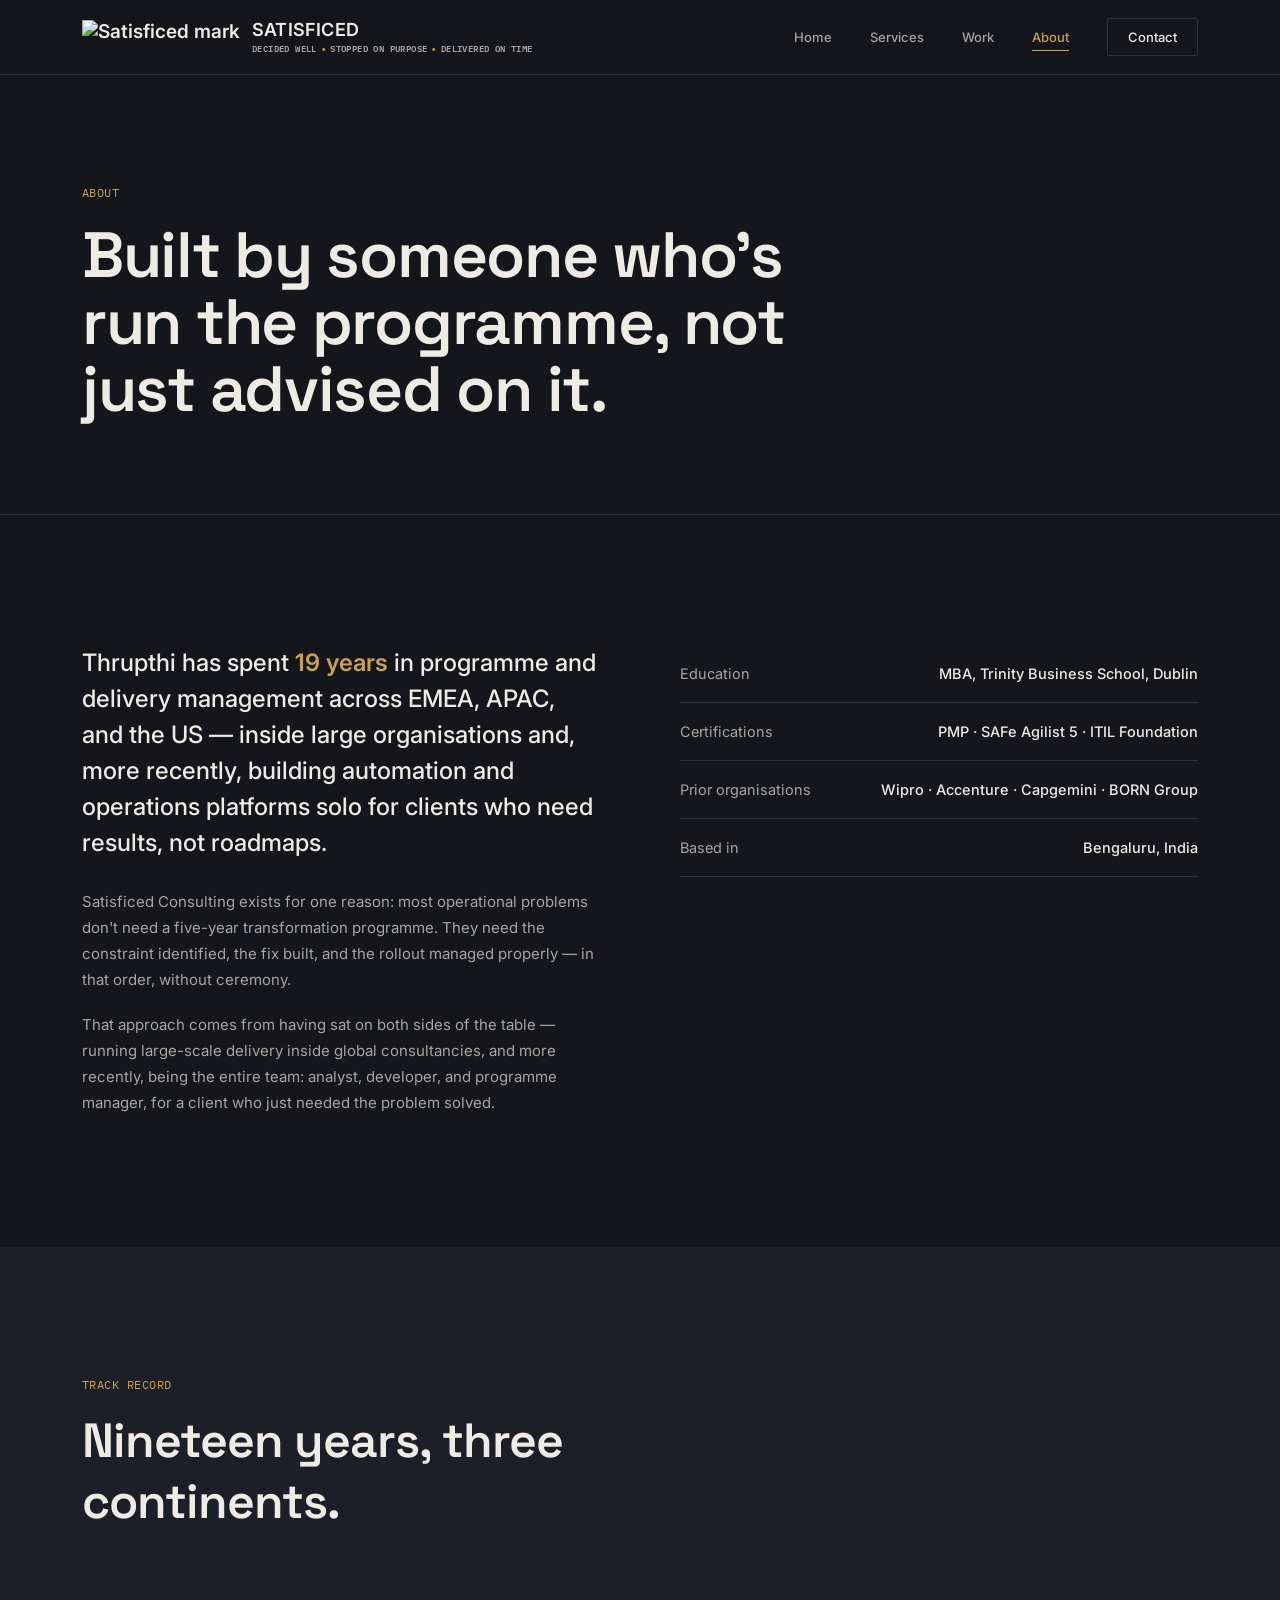
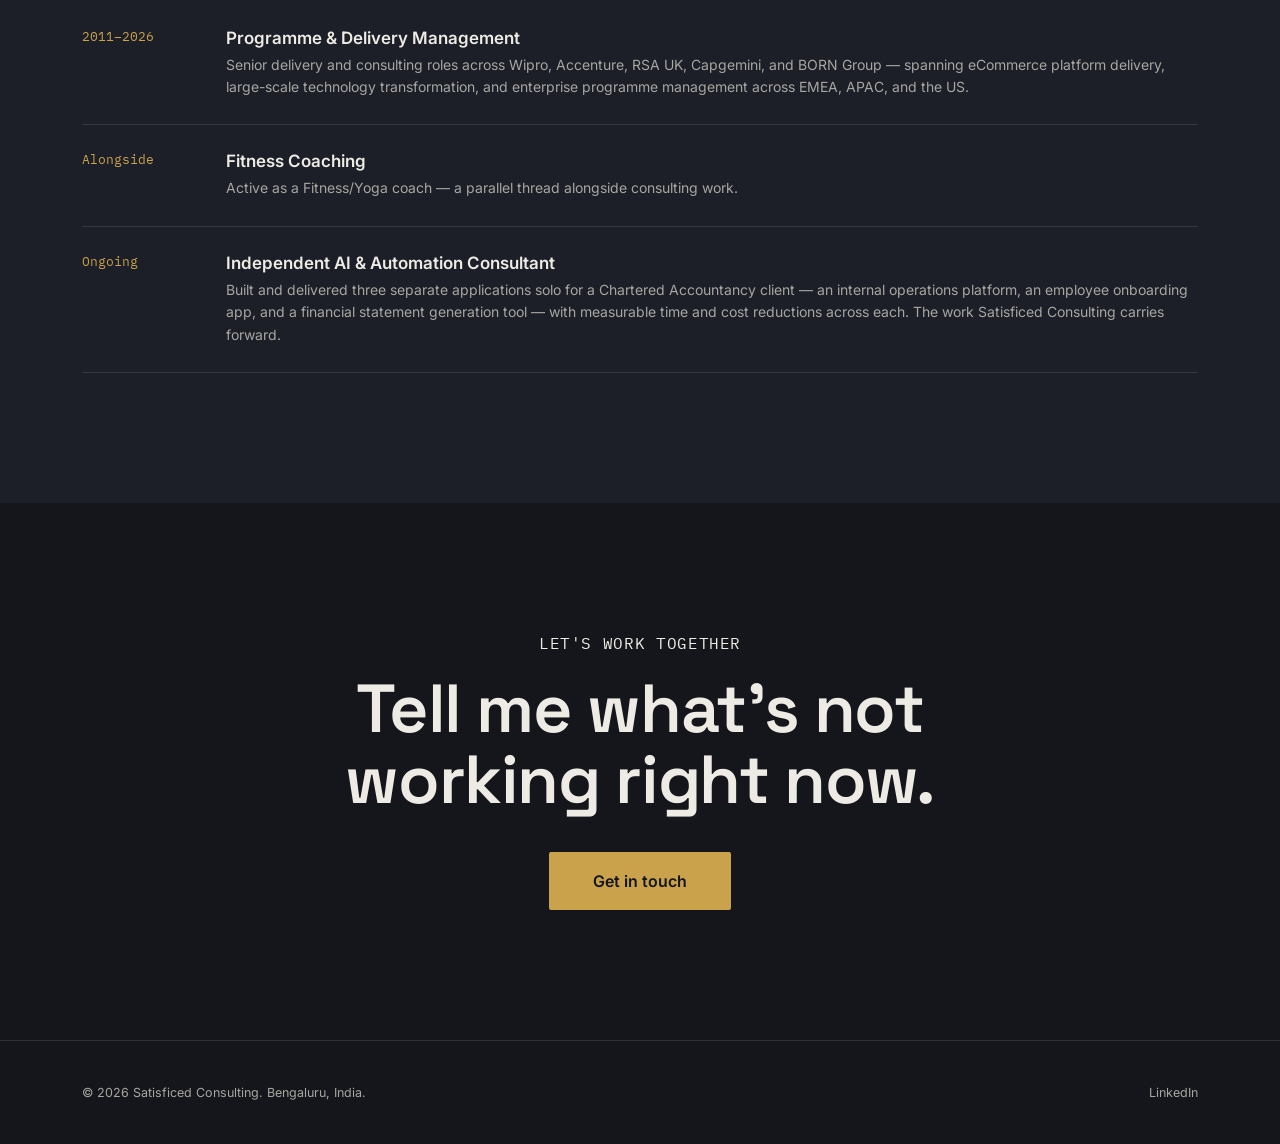
==== about.html @ 420cfb78 "Add files via upload First version of Satisficed consulting website" ====
<!DOCTYPE html>
<html lang="en">
<head>
<meta charset="UTF-8">
<meta name="viewport" content="width=device-width, initial-scale=1.0">
<title>About — Satisficed Consulting</title>
<link rel="preconnect" href="https://fonts.googleapis.com">
<link rel="preconnect" href="https://fonts.gstatic.com" crossorigin>
<link href="https://fonts.googleapis.com/css2?family=Space+Grotesk:wght@400;500;600;700&family=Inter:wght@400;500;600&family=IBM+Plex+Mono:wght@400;500&display=swap" rel="stylesheet">
<link rel="stylesheet" href="style.css">
<link rel="icon" type="image/png" href="assets/favicon.png">
</head>
<body>

<nav class="solid">
  <div class="wrap">
    <div class="logo"><img src="assets/logo-mark.png" alt="Satisficed mark">
      <div class="logo-text">
        <span class="logo-word">SATISFICED</span>
        <span class="logo-tagline">DECIDED WELL<span class="sep">&#8226;</span>STOPPED ON PURPOSE<span class="sep">&#8226;</span>DELIVERED ON TIME</span>
      </div>
    </div>
    <div class="navlinks">
      <a href="index.html">Home</a>
      <a href="services.html">Services</a>
      <a href="work.html">Work</a>
      <a href="about.html" class="active">About</a>
      <a href="contact.html" class="nav-cta">Contact</a>
    </div>
  </div>
</nav>

<header class="page-header">
  <div class="wrap">
    <div class="eyebrow mono">About</div>
    <h1>Built by someone who's run the programme, not just advised on it.</h1>
  </div>
</header>

<section class="section">
  <div class="wrap">
    <div class="about-grid fade-in">
      <div>
        <p class="about-lead">Thrupthi has spent <b>19 years</b> in programme and delivery management across EMEA, APAC, and the US — inside large organisations and, more recently, building automation and operations platforms solo for clients who need results, not roadmaps.</p>
        <p style="margin-top:28px; color:var(--paper-dim); font-size:15px; line-height:1.75;">Satisficed Consulting exists for one reason: most operational problems don't need a five-year transformation programme. They need the constraint identified, the fix built, and the rollout managed properly — in that order, without ceremony.</p>
        <p style="margin-top:18px; color:var(--paper-dim); font-size:15px; line-height:1.75;">That approach comes from having sat on both sides of the table — running large-scale delivery inside global consultancies, and more recently, being the entire team: analyst, developer, and programme manager, for a client who just needed the problem solved.</p>
      </div>
      <div>
        <div class="creds-row"><span>Education</span><span>MBA, Trinity Business School, Dublin</span></div>
        <div class="creds-row"><span>Certifications</span><span>PMP · SAFe Agilist 5 · ITIL Foundation</span></div>
        <div class="creds-row"><span>Prior organisations</span><span>Wipro · Accenture · Capgemini · BORN Group</span></div>
        <div class="creds-row"><span>Based in</span><span>Bengaluru, India</span></div>
      </div>
    </div>
  </div>
</section>

<section class="section section-alt">
  <div class="wrap">
    <div class="section-head fade-in">
      <div>
        <div class="tag mono">Track record</div>
        <h2>Nineteen years, three continents.</h2>
      </div>
    </div>
    <div class="timeline fade-in">
      <div class="tl-row">
        <div class="yr">2011–2026</div>
        <div>
          <h4>Programme & Delivery Management</h4>
          <p>Senior delivery and consulting roles across Wipro, Accenture, RSA UK, Capgemini, and BORN Group — spanning eCommerce platform delivery, large-scale technology transformation, and enterprise programme management across EMEA, APAC, and the US.</p>
        </div>
      </div>
      <div class="tl-row">
        <div class="yr">Alongside</div>
        <div>
          <h4>Fitness Coaching</h4>
          <p>Active as a Fitness/Yoga coach — a parallel thread alongside consulting work.</p>
        </div>
      </div>
      <div class="tl-row">
        <div class="yr">Ongoing</div>
        <div>
          <h4>Independent AI & Automation Consultant</h4>
          <p>Built and delivered three separate applications solo for a Chartered Accountancy client — an internal operations platform, an employee onboarding app, and a financial statement generation tool — with measurable time and cost reductions across each. The work Satisficed Consulting carries forward.</p>
        </div>
      </div>
    </div>
  </div>
</section>

<section class="section">
  <div class="wrap contact-inner fade-in">
    <div class="tag mono" style="margin-bottom:20px;">Let's work together</div>
    <h2>Tell me what's not<br>working right now.</h2>
    <a href="contact.html" class="btn">Get in touch</a>
  </div>
</section>

<footer>
  <div class="wrap" style="display:flex; justify-content:space-between; width:100%; flex-wrap:wrap; gap:16px;">
    <span>© 2026 Satisficed Consulting. Bengaluru, India.</span>
    <span><a href="https://www.linkedin.com" target="_blank">LinkedIn</a></span>
  </div>
</footer>

<script>
  const observer = new IntersectionObserver((entries) => {
    entries.forEach(e => { if(e.isIntersecting) e.target.classList.add('visible'); });
  }, { threshold: 0.15 });
  document.querySelectorAll('.fade-in').forEach(el => observer.observe(el));
</script>

</body>
</html>
---- style.css ----
:root{
  --ink: #14161C;
  --ink-panel: #1C1F28;
  --ink-panel-2: #22252F;
  --brass: #C9A24B;
  --brass-dim: #8A6F34;
  --paper: #EDEBE4;
  --paper-dim: #A7A6A0;
  --line: rgba(237,235,228,0.12);
}
*{margin:0; padding:0; box-sizing:border-box;}
html{scroll-behavior:smooth;}
body{
  background:var(--ink);
  color:var(--paper);
  font-family:'Inter', sans-serif;
  overflow-x:hidden;
}
::selection{background:var(--brass); color:var(--ink);}

h1,h2,h3, .display{
  font-family:'Space Grotesk', sans-serif;
  letter-spacing:-0.02em;
}
.mono{
  font-family:'IBM Plex Mono', monospace;
  letter-spacing:0.04em;
  text-transform:uppercase;
}
a{color:inherit; text-decoration:none;}
.wrap{width:100%; max-width:1180px; margin:0 auto; padding:0 32px;}

/* NAV */
nav{
  position:fixed; top:0; left:0; right:0; z-index:100;
  padding:18px 0;
  background:linear-gradient(to bottom, rgba(20,22,28,0.96), rgba(20,22,28,0.85));
  border-bottom:1px solid transparent;
}
nav.solid{ background:rgba(20,22,28,0.97); border-bottom:1px solid var(--line); }
nav .wrap{display:flex; align-items:center; justify-content:space-between;}
.logo{font-size:19px; font-weight:600; display:flex; align-items:center; gap:12px;}
.logo img{height:34px; width:auto; display:block; flex-shrink:0;}
.logo-text{display:flex; flex-direction:column; line-height:1.15;}
.logo-word{font-size:18px; font-weight:600; letter-spacing:0.2px;}
.logo-tagline{
  font-family:'IBM Plex Mono', monospace;
  font-size:8.5px; letter-spacing:0.4px; text-transform:uppercase;
  color:var(--paper-dim); margin-top:3px; white-space:nowrap;
}
.logo-tagline .sep{color:var(--brass); margin:0 4px;}
@media (max-width:640px){ .logo-tagline{display:none;} }
.navlinks{display:flex; gap:38px; align-items:center;}
.navlinks a{
  font-size:13px; font-weight:500; color:var(--paper-dim);
  transition:color 0.2s;
  position:relative;
}
.navlinks a:hover{color:var(--brass);}
.navlinks a.active{color:var(--brass);}
.navlinks a.active::after{
  content:'';
  position:absolute; bottom:-6px; left:0; width:100%; height:1px;
  background:var(--brass);
}
.nav-cta{
  padding:10px 20px !important;
  border:1px solid var(--line);
  border-radius:2px;
  color:var(--paper) !important;
}
.nav-cta:hover{border-color:var(--brass); color:var(--brass) !important;}

/* PAGE HEADER (for subpages) */
.page-header{
  padding:185px 0 90px;
  border-bottom:1px solid var(--line);
}
.page-header .eyebrow{font-size:12px; color:var(--brass); margin-bottom:22px;}
.page-header h1{
  font-size:clamp(38px, 5.5vw, 64px);
  font-weight:600;
  line-height:1.05;
  max-width:800px;
}
.page-header p.lede{
  margin-top:26px;
  font-size:17px;
  color:var(--paper-dim);
  max-width:560px;
  line-height:1.65;
}

/* HERO (home only) */
.hero{
  display:flex; flex-direction:column; justify-content:center;
  position:relative;
  padding-top:130px; padding-bottom:70px;
  overflow:hidden;
}
.hero::before{
  content:'';
  position:absolute; top:-20%; right:-10%;
  width:60%; height:80%;
  background:radial-gradient(circle, rgba(201,162,75,0.10) 0%, rgba(201,162,75,0) 70%);
  pointer-events:none;
}
.scroll-cue{
  position:absolute; bottom:36px; left:32px;
  display:flex; align-items:center; gap:10px;
  font-size:11px; color:var(--paper-dim);
}
.scroll-cue .line{
  width:28px; height:1px; background:var(--brass);
  position:relative; overflow:hidden;
}
.scroll-cue .line::after{
  content:''; position:absolute; left:-100%; top:0; width:100%; height:100%;
  background:var(--paper);
  animation:scrollline 2.2s ease-in-out infinite;
}
@keyframes scrollline{
  0%{left:-100%;} 50%{left:0;} 100%{left:100%;}
}
@media (max-width:640px){ .scroll-cue{display:none;} }
.hero-cta{ margin-top:36px; display:flex; gap:20px; align-items:center; flex-wrap:wrap; }

/* HERO CAROUSEL - each slide is a full text+graphic pair that crossfades as one unit */
.hero-carousel{ position:relative; }
.hero-slides{ position:relative; min-height:220px; }

.hero-slide{
  position:absolute; top:0; left:0; width:100%; height:100%;
  display:grid; grid-template-columns:1.15fr 0.85fr; gap:30px; align-items:center;
  opacity:0; visibility:hidden;
  transition:opacity 0.7s ease, visibility 0.7s;
}
.hero-slide.active{ opacity:1; visibility:visible; }
@media (max-width:980px){
  .hero-slide{ grid-template-columns:1fr; align-content:start; }
}

.slide-text .eyebrow{ font-size:12px; color:var(--brass); margin-bottom:22px; }
.slide-text h1{
  font-size:clamp(36px, 4.4vw, 64px); line-height:1.05; font-weight:600;
}
.slide-text h1 em{ font-style:normal; color:var(--brass); }
.slide-text p.sub{
  margin-top:22px; font-size:16px; color:var(--paper-dim); max-width:440px; line-height:1.5;
}
.slide-graphic{ max-width:340px; margin-left:auto; opacity:0.95; }
@media (max-width:980px){ .slide-graphic{ max-width:220px; margin:24px auto 0; } }

.hero-dots{ display:flex; gap:10px; margin-top:20px; }
.hero-dot{
  width:28px; height:3px; border:none; border-radius:2px;
  background:var(--line); cursor:pointer; padding:0;
  transition:background 0.25s;
}
.hero-dot.active{ background:var(--brass); }
.hero-dot:hover{ background:var(--brass-dim); }

.btn{
  display:inline-block; padding:15px 30px;
  background:var(--brass); color:var(--ink);
  font-weight:600; font-size:14px; border-radius:2px;
  transition:transform 0.2s, background 0.2s;
}
.btn:hover{ transform:translateY(-2px); background:#dcb35d; }
.btn-ghost{
  padding:15px 26px; border:1px solid var(--line);
  font-size:14px; font-weight:500; color:var(--paper); border-radius:2px;
  transition:border-color 0.2s;
}
.btn-ghost:hover{ border-color:var(--brass); }

/* SIGNATURE CURVE */
.curve-wrap{
  width:100%; max-width:440px; margin-left:auto; opacity:0.95; pointer-events:none;
}
@media (max-width:980px){ .curve-wrap{ margin-top:20px; } }
.curve-caption{ font-size:11px; color:var(--paper-dim); margin-top:14px; line-height:1.6; }
.curve-caption b{ color:var(--brass); font-weight:600; }

/* SECTIONS */
.section{padding:130px 0;}
.section-tight{padding:90px 0;}
.section-alt{background:var(--ink-panel);}

/* NAME MEANING SECTION */
.meaning-grid{
  display:grid; grid-template-columns:0.85fr 1.15fr; gap:60px; align-items:start;
  padding:20px 0;
}
@media (max-width:860px){ .meaning-grid{ grid-template-columns:1fr; gap:28px; } }
.meaning-word h2{
  font-size:clamp(34px, 4.2vw, 50px); font-weight:600; margin-top:14px;
  color:var(--brass); letter-spacing:0.01em;
}
.meaning-pos{ font-size:12px; color:var(--paper-dim); margin-top:10px; }
.meaning-lead{
  font-size:19px; line-height:1.6; color:var(--paper); margin-bottom:20px;
}
.meaning-lead b{ color:var(--brass); font-weight:600; }
.meaning-def p{ font-size:15px; color:var(--paper-dim); line-height:1.75; margin-bottom:16px; }
.meaning-tagline{
  margin-top:22px; font-size:12px; color:var(--brass); letter-spacing:0.4px;
}
.section-head{
  display:flex; justify-content:space-between; align-items:flex-end;
  margin-bottom:70px; gap:40px; flex-wrap:wrap;
}
.section-head .tag{font-size:12px; color:var(--brass); margin-bottom:18px;}
.section-head h2{font-size:clamp(30px, 4vw, 48px); font-weight:600; max-width:620px;}
.section-head p{color:var(--paper-dim); max-width:340px; font-size:15px; line-height:1.6;}

/* PROCESS / SERVICES GRID */
.process{
  display:grid; grid-template-columns:repeat(3, 1fr); gap:2px;
  background:var(--line); border:1px solid var(--line);
}
@media (max-width:900px){ .process{grid-template-columns:1fr;} }
.step{ background:var(--ink); padding:52px 40px; position:relative; }
.step .num{ font-family:'IBM Plex Mono', monospace; font-size:13px; color:var(--brass-dim); margin-bottom:36px; }
.step h3{font-size:26px; font-weight:600; margin-bottom:16px;}
.step p{color:var(--paper-dim); font-size:14.5px; line-height:1.7;}
.step .tools{margin-top:28px; display:flex; flex-wrap:wrap; gap:8px;}
.step .tools span{ font-size:11px; padding:5px 10px; border:1px solid var(--line); border-radius:20px; color:var(--paper-dim); }

/* SERVICE DETAIL BLOCKS (services page) */
.svc-block{
  display:grid; grid-template-columns:280px 1fr; gap:60px;
  padding:70px 0; border-bottom:1px solid var(--line);
}
@media (max-width:860px){ .svc-block{grid-template-columns:1fr; gap:24px;} }
.svc-block:last-child{border-bottom:none;}
.svc-num{ font-family:'IBM Plex Mono', monospace; font-size:14px; color:var(--brass); }
.svc-title{ font-size:clamp(26px,3vw,36px); font-weight:600; margin-top:14px; }
.svc-body p{ color:var(--paper-dim); font-size:15.5px; line-height:1.75; margin-bottom:18px; max-width:640px;}
.svc-list{ margin-top:20px; display:flex; flex-wrap:wrap; gap:10px; }
.svc-list span{ font-size:12px; padding:7px 14px; border:1px solid var(--line); border-radius:20px; color:var(--paper-dim); }
.svc-echo{
  margin-top:28px; font-size:11px; color:var(--paper-dim);
  letter-spacing:0.3px;
}
.svc-echo b{ color:var(--brass); font-weight:600; }

/* WORK / CASE STUDIES */
.work-grid{
  display:grid; grid-template-columns:1fr 1fr; gap:1px;
  background:var(--line); border:1px solid var(--line);
}
@media (max-width:900px){ .work-grid{grid-template-columns:1fr;} }
.work-card{ background:var(--ink-panel-2); padding:48px 44px; transition:background 0.25s; }
.work-card:hover{background:#282b36;}
.work-card .kicker{font-size:12px; color:var(--paper-dim); margin-bottom:20px;}
.work-card h3{font-size:24px; font-weight:600; margin-bottom:18px; line-height:1.25;}
.work-card .stat{
  font-family:'Space Grotesk', sans-serif; font-size:56px; font-weight:700;
  color:var(--brass); line-height:1; margin:22px 0 14px;
}
.work-card .stat-label{font-size:13px; color:var(--paper-dim); margin-bottom:22px;}
.stat-pair{ display:flex; gap:36px; flex-wrap:wrap; margin:22px 0 20px; }
.stat-pair .stat-sm{ font-size:34px; margin:0 0 8px; }
.stat-pair .stat-label{ margin-bottom:0; }
.work-card p.desc{font-size:14.5px; color:var(--paper-dim); line-height:1.7;}

/* ABOUT */
.about-grid{ display:grid; grid-template-columns:1fr 1fr; gap:80px; align-items:start; }
@media (max-width:900px){ .about-grid{grid-template-columns:1fr; gap:50px;} }
.about-lead{font-size:24px; line-height:1.5; font-weight:500; color:var(--paper);}
.about-lead b{color:var(--brass); font-weight:600;}
.creds-row{
  display:flex; justify-content:space-between; padding:20px 0;
  border-bottom:1px solid var(--line); font-size:14.5px;
}
.creds-row span:first-child{color:var(--paper-dim);}
.creds-row span:last-child{font-weight:500; text-align:right;}

.timeline{ margin-top:16px; }
.tl-row{
  display:grid; grid-template-columns:120px 1fr; gap:24px;
  padding:26px 0; border-bottom:1px solid var(--line);
}
.tl-row .yr{ font-family:'IBM Plex Mono', monospace; font-size:13px; color:var(--brass); }
.tl-row h4{ font-size:17px; font-weight:600; margin-bottom:6px; }
.tl-row p{ font-size:14px; color:var(--paper-dim); line-height:1.6; }

/* CONTACT */
.contact-grid{
  display:grid; grid-template-columns:1fr 1fr; gap:80px;
}
@media (max-width:900px){ .contact-grid{grid-template-columns:1fr; gap:50px;} }
.contact-lead h2{font-size:clamp(32px,4.5vw,50px); font-weight:600; line-height:1.1; margin-bottom:24px;}
.contact-lead p{color:var(--paper-dim); font-size:15.5px; line-height:1.75; max-width:440px;}
.contact-detail{margin-top:36px;}
.contact-detail .row{padding:16px 0; border-bottom:1px solid var(--line); font-size:14.5px;}
.contact-detail .row span{display:block; color:var(--paper-dim); font-size:12px; margin-bottom:6px;}
.contact-detail .row a:hover{color:var(--brass);}

.form-group{margin-bottom:22px;}
.form-group label{
  display:block; font-size:12px; color:var(--paper-dim); margin-bottom:10px;
}
.form-group input, .form-group textarea, .form-group select{
  width:100%; background:var(--ink-panel); border:1px solid var(--line);
  color:var(--paper); padding:14px 16px; font-family:'Inter'; font-size:14.5px;
  border-radius:2px;
}
.form-group input:focus, .form-group textarea:focus{
  outline:none; border-color:var(--brass);
}
.form-group textarea{resize:vertical; min-height:110px;}

/* CONTACT CTA SECTION (used on home) */
.contact-inner{text-align:center;}
.contact-inner h2{font-size:clamp(36px, 6vw, 68px); font-weight:600; line-height:1.05; margin-bottom:36px;}
.contact-inner .btn{padding:19px 44px; font-size:16px;}

footer{
  padding:44px 0; border-top:1px solid var(--line);
  display:flex; justify-content:space-between; align-items:center;
  font-size:12.5px; color:var(--paper-dim); flex-wrap:wrap; gap:16px;
}
footer a:hover{color:var(--brass);}

.fade-in{ opacity:0; transform:translateY(24px); transition:opacity 0.7s ease, transform 0.7s ease; }
.fade-in.visible{opacity:1; transform:translateY(0);}
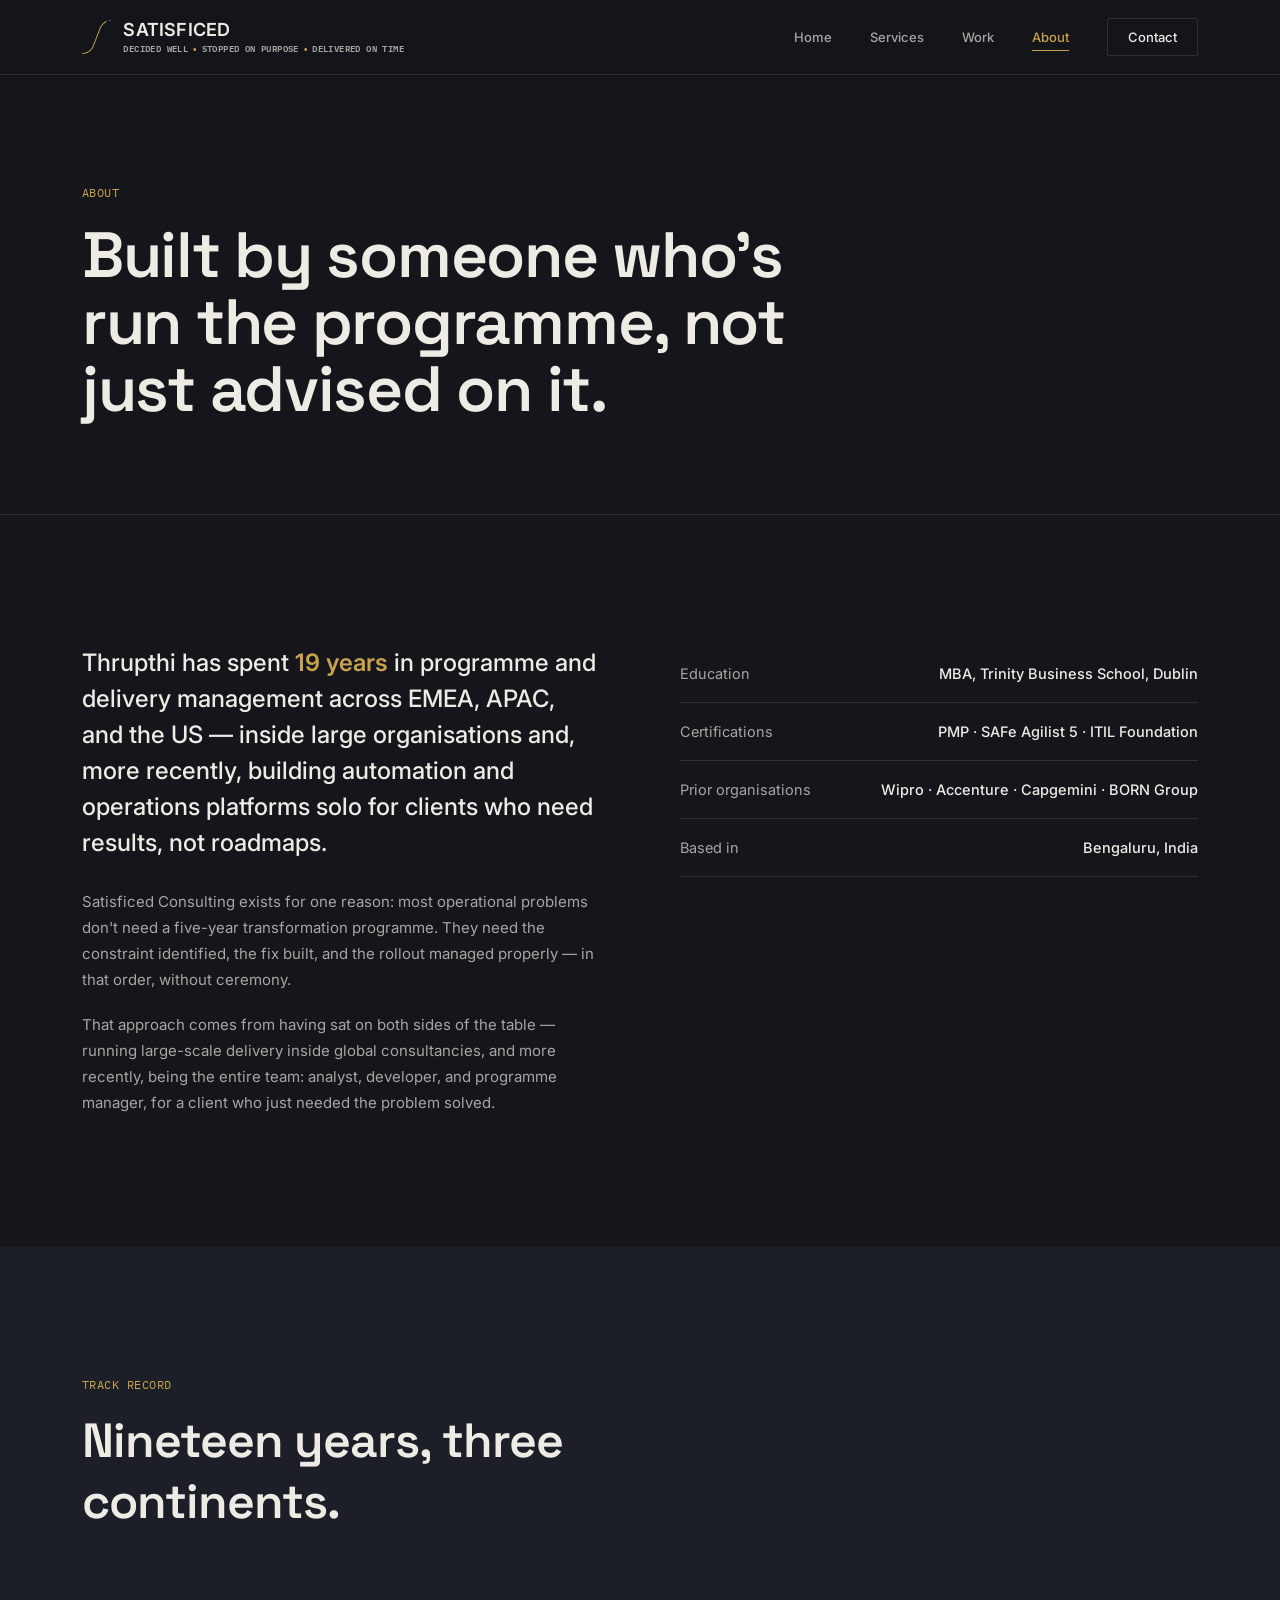
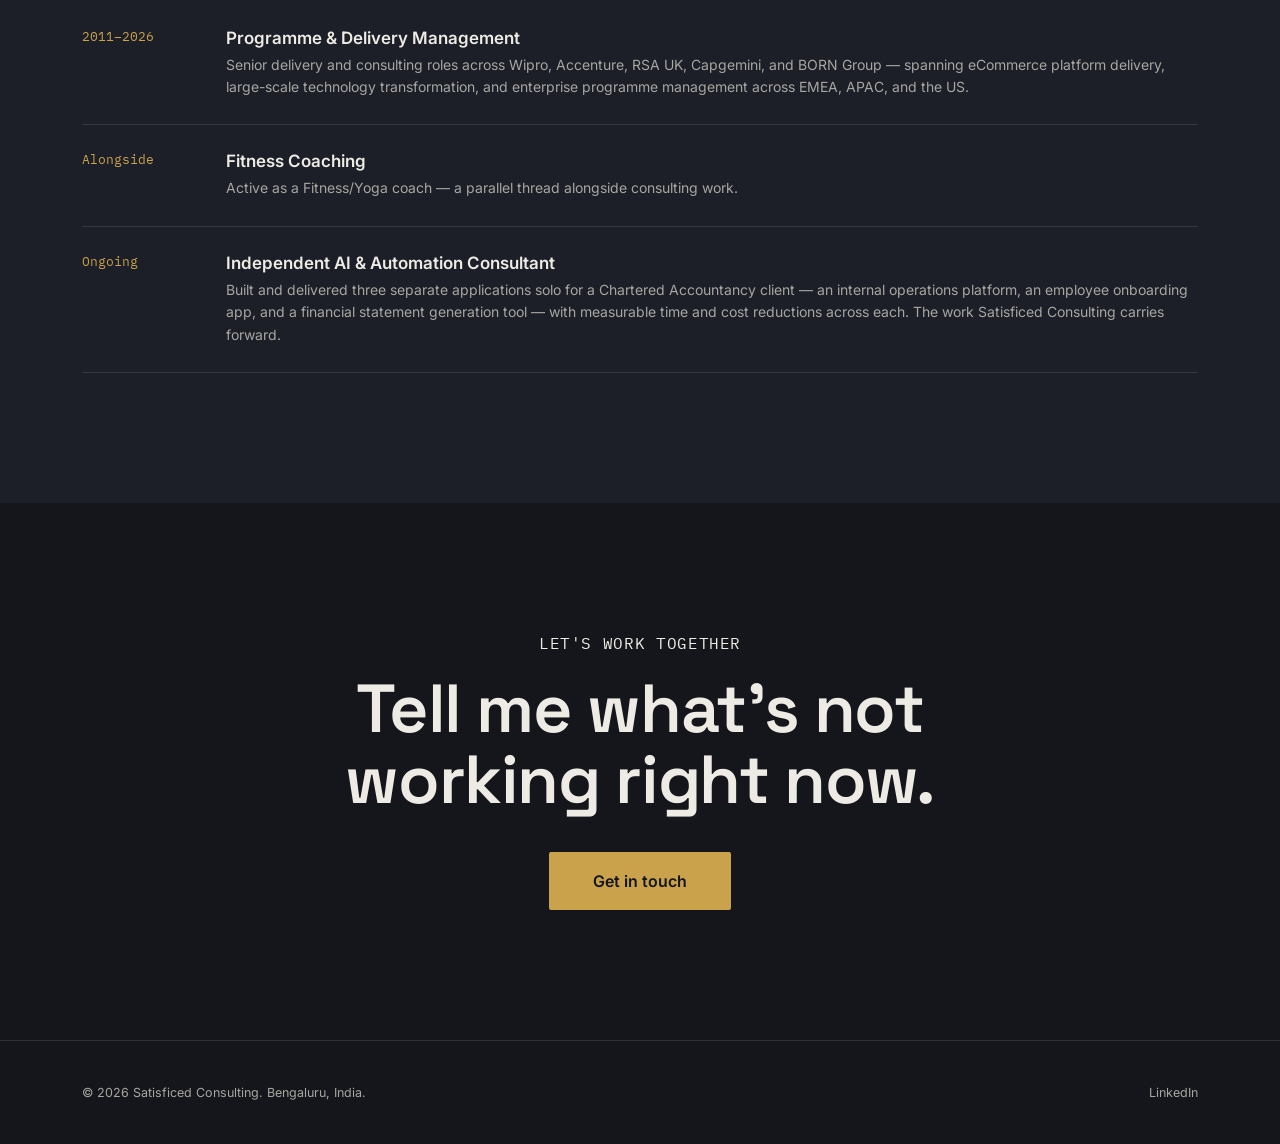
==== commit 041e5fae: "Update LinkedIn link in footer to personal profile" ====
--- a/about.html
+++ b/about.html
@@ -100,7 +100,7 @@
 <footer>
   <div class="wrap" style="display:flex; justify-content:space-between; width:100%; flex-wrap:wrap; gap:16px;">
     <span>© 2026 Satisficed Consulting. Bengaluru, India.</span>
-    <span><a href="https://www.linkedin.com" target="_blank">LinkedIn</a></span>
+    <span><a href="https://www.linkedin.com/in/thrupthibs/" target="_blank">LinkedIn</a></span>
   </div>
 </footer>
 
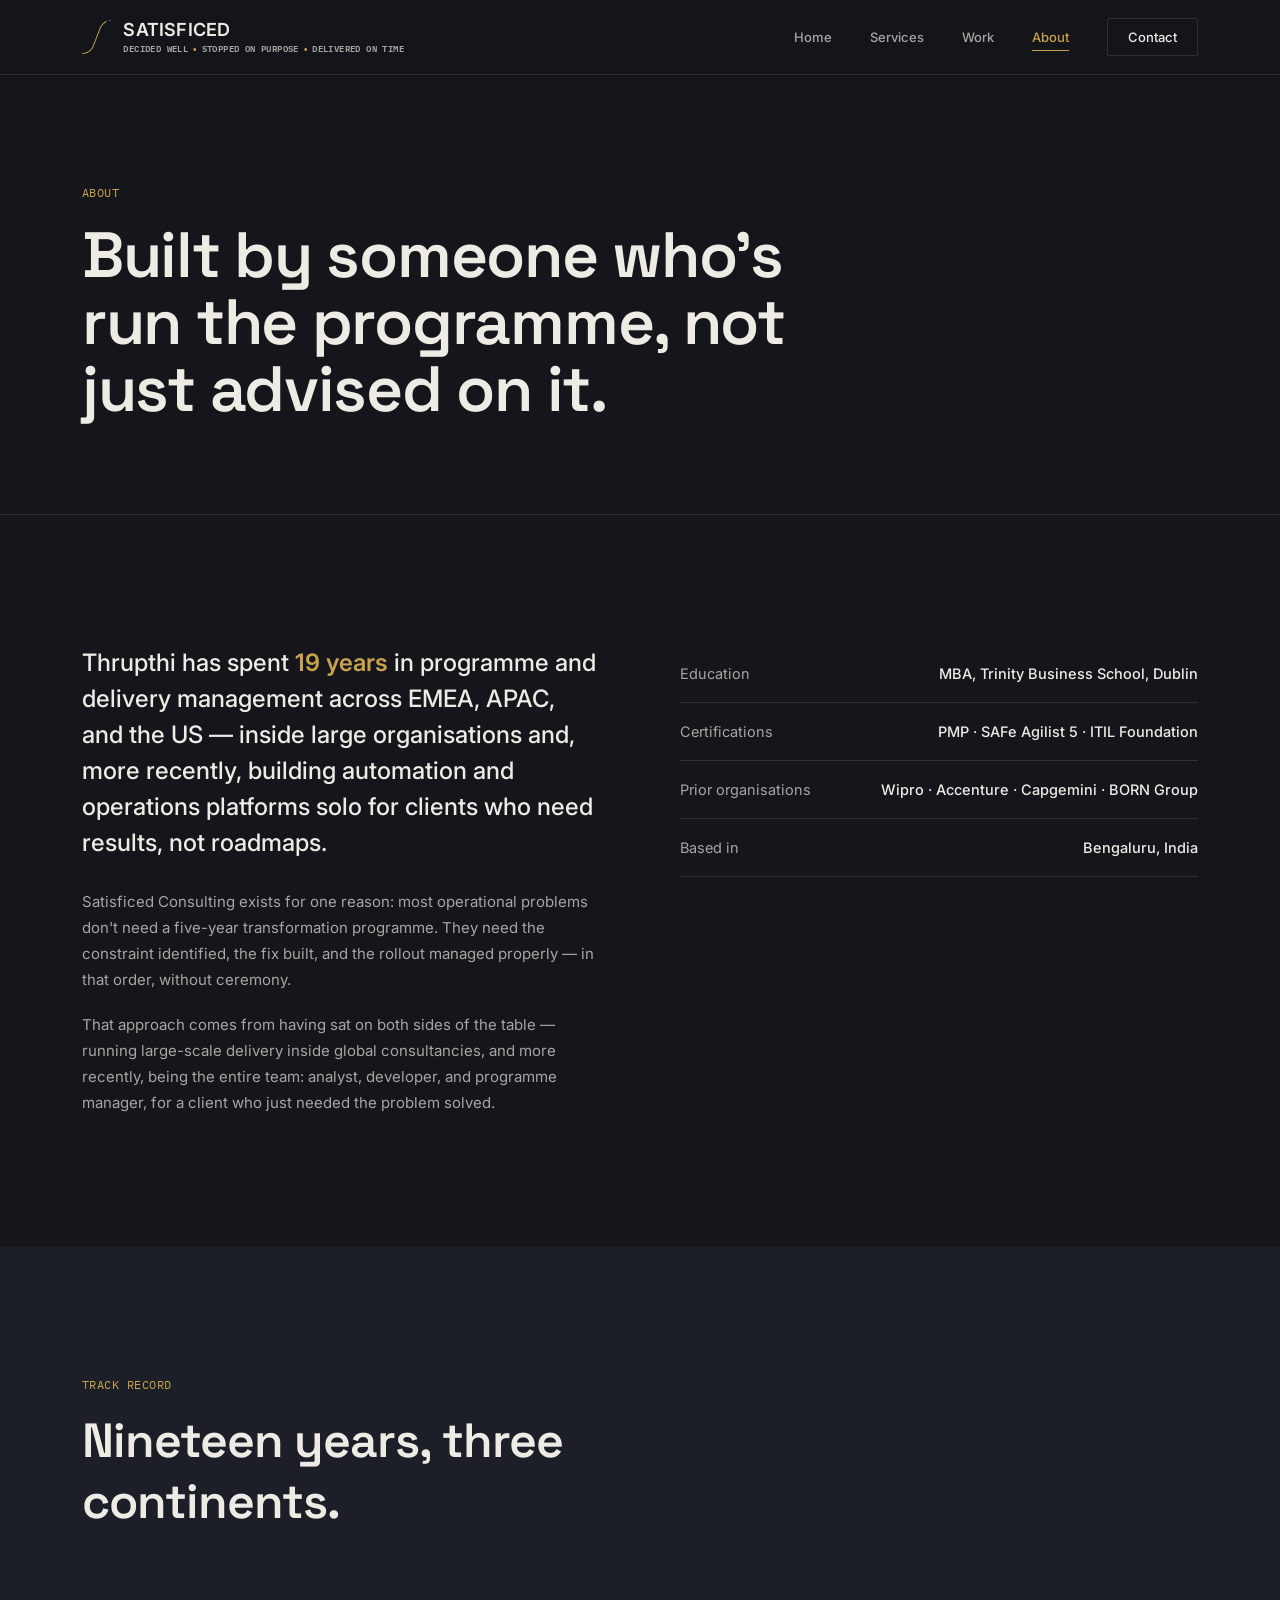
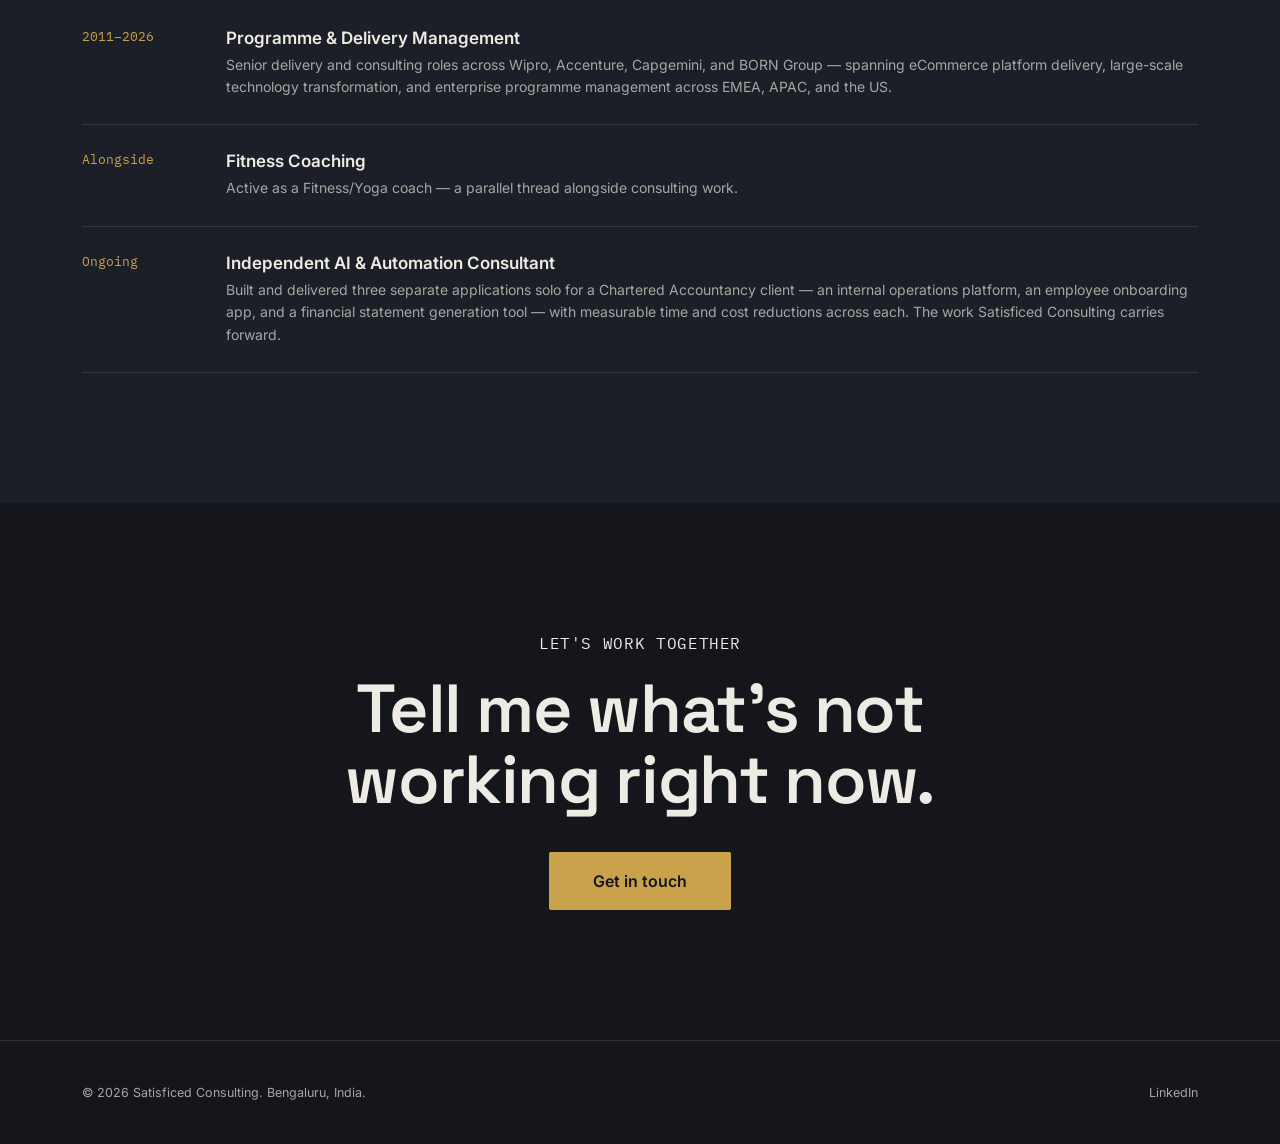
==== commit c93e9bff: "Add files via upload Fixed mobile navigation and spacing" ====
--- a/about.html
+++ b/about.html
@@ -20,6 +20,8 @@
         <span class="logo-tagline">DECIDED WELL<span class="sep">&#8226;</span>STOPPED ON PURPOSE<span class="sep">&#8226;</span>DELIVERED ON TIME</span>
       </div>
     </div>
+    <input type="checkbox" id="nav-toggle" class="nav-toggle">
+    <label for="nav-toggle" class="nav-burger"><span></span><span></span><span></span></label>
     <div class="navlinks">
       <a href="index.html">Home</a>
       <a href="services.html">Services</a>
@@ -68,7 +70,7 @@
         <div class="yr">2011–2026</div>
         <div>
           <h4>Programme & Delivery Management</h4>
-          <p>Senior delivery and consulting roles across Wipro, Accenture, RSA UK, Capgemini, and BORN Group — spanning eCommerce platform delivery, large-scale technology transformation, and enterprise programme management across EMEA, APAC, and the US.</p>
+          <p>Senior delivery and consulting roles across Wipro, Accenture, Capgemini, and BORN Group — spanning eCommerce platform delivery, large-scale technology transformation, and enterprise programme management across EMEA, APAC, and the US.</p>
         </div>
       </div>
       <div class="tl-row">
--- a/style.css
+++ b/style.css
@@ -51,6 +51,30 @@
 .logo-tagline .sep{color:var(--brass); margin:0 4px;}
 @media (max-width:640px){ .logo-tagline{display:none;} }
 .navlinks{display:flex; gap:38px; align-items:center;}
+
+.nav-toggle{display:none;}
+.nav-burger{
+  display:none; flex-direction:column; gap:5px; cursor:pointer; z-index:200;
+  padding:8px; margin:-8px;
+}
+.nav-burger span{ width:24px; height:2px; background:var(--paper); display:block; transition:transform 0.25s, opacity 0.25s; }
+.nav-toggle:checked ~ .nav-burger span:nth-child(1){ transform:translateY(7px) rotate(45deg); }
+.nav-toggle:checked ~ .nav-burger span:nth-child(2){ opacity:0; }
+.nav-toggle:checked ~ .nav-burger span:nth-child(3){ transform:translateY(-7px) rotate(-45deg); }
+
+@media (max-width:860px){
+  .nav-burger{ display:flex; }
+  .navlinks{
+    position:fixed; top:0; right:0; height:100vh; width:min(78vw, 300px);
+    background:var(--ink-panel); flex-direction:column; align-items:flex-start;
+    padding:110px 32px 40px; gap:26px;
+    transform:translateX(100%); transition:transform 0.3s ease;
+    box-shadow:-10px 0 40px rgba(0,0,0,0.4);
+  }
+  .nav-toggle:checked ~ .navlinks{ transform:translateX(0); }
+  .nav-cta{ margin-top:8px; }
+  .logo-word{ font-size:16px; }
+}
 .navlinks a{
   font-size:13px; font-weight:500; color:var(--paper-dim);
   transition:color 0.2s;
@@ -76,6 +100,9 @@
   padding:185px 0 90px;
   border-bottom:1px solid var(--line);
 }
+@media (max-width:860px){
+  .page-header{ padding:120px 0 50px; }
+}
 .page-header .eyebrow{font-size:12px; color:var(--brass); margin-bottom:22px;}
 .page-header h1{
   font-size:clamp(38px, 5.5vw, 64px);
@@ -98,6 +125,9 @@
   padding-top:130px; padding-bottom:70px;
   overflow:hidden;
 }
+@media (max-width:860px){
+  .hero{ padding-top:110px; padding-bottom:40px; }
+}
 .hero::before{
   content:'';
   position:absolute; top:-20%; right:-10%;
@@ -122,7 +152,7 @@
 @keyframes scrollline{
   0%{left:-100%;} 50%{left:0;} 100%{left:100%;}
 }
-@media (max-width:640px){ .scroll-cue{display:none;} }
+@media (max-width:980px){ .scroll-cue{display:none;} }
 .hero-cta{ margin-top:36px; display:flex; gap:20px; align-items:center; flex-wrap:wrap; }
 
 /* HERO CAROUSEL - each slide is a full text+graphic pair that crossfades as one unit */
@@ -149,7 +179,7 @@
   margin-top:22px; font-size:16px; color:var(--paper-dim); max-width:440px; line-height:1.5;
 }
 .slide-graphic{ max-width:340px; margin-left:auto; opacity:0.95; }
-@media (max-width:980px){ .slide-graphic{ max-width:220px; margin:24px auto 0; } }
+@media (max-width:980px){ .slide-graphic{ max-width:180px; margin:16px auto 0; } }
 
 .hero-dots{ display:flex; gap:10px; margin-top:20px; }
 .hero-dot{
@@ -184,6 +214,7 @@
 
 /* SECTIONS */
 .section{padding:130px 0;}
+@media (max-width:860px){ .section{ padding:70px 0; } }
 .section-tight{padding:90px 0;}
 .section-alt{background:var(--ink-panel);}
 
